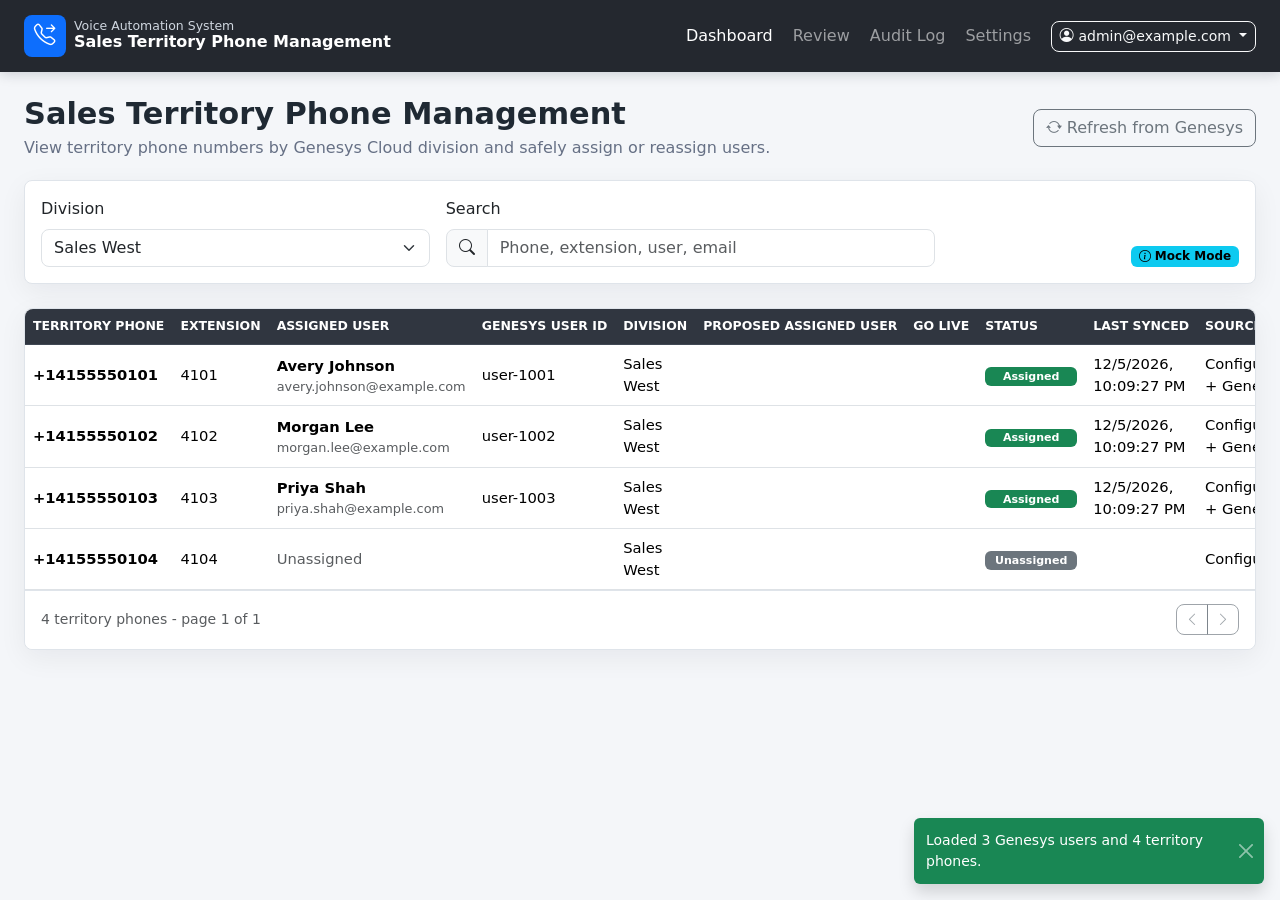
==== index.html @ af35c29b "Add files via upload" ====
<!doctype html>
<html lang="en">
<head>
    <meta charset="utf-8">
    <meta name="viewport" content="width=device-width, initial-scale=1">
    <title>Sales Territory Phone Management</title>
    <link href="https://cdn.jsdelivr.net/npm/bootstrap@5.3.3/dist/css/bootstrap.min.css" rel="stylesheet">
    <link href="https://cdn.jsdelivr.net/npm/bootstrap-icons@1.11.3/font/bootstrap-icons.css" rel="stylesheet">
    <link href="assets/css/styles.css" rel="stylesheet">
</head>
<body>
<header class="app-header">
    <nav class="navbar navbar-expand-lg navbar-dark">
        <div class="container-fluid px-4">
            <a class="navbar-brand d-flex align-items-center gap-2" href="#dashboard">
                <span class="brand-mark"><i class="bi bi-telephone-forward"></i></span>
                <span>
                    <span class="brand-system">Voice Automation System</span>
                    <span class="brand-title">Sales Territory Phone Management</span>
                </span>
            </a>
            <button class="navbar-toggler" type="button" data-bs-toggle="collapse" data-bs-target="#mainNav" aria-controls="mainNav" aria-expanded="false" aria-label="Toggle navigation">
                <span class="navbar-toggler-icon"></span>
            </button>
            <div class="collapse navbar-collapse" id="mainNav">
                <ul class="navbar-nav ms-auto align-items-lg-center gap-lg-1">
                    <li class="nav-item"><a class="nav-link app-nav-link active" data-view-link="dashboard" href="#dashboard">Dashboard</a></li>
                    <li class="nav-item"><a class="nav-link app-nav-link" data-view-link="review" href="#review">Review</a></li>
                    <li class="nav-item"><a class="nav-link app-nav-link" data-view-link="audit" href="#audit">Audit Log</a></li>
                    <li class="nav-item"><a class="nav-link app-nav-link" data-view-link="settings" href="#settings">Settings</a></li>
                    <li class="nav-item dropdown">
                        <button class="btn btn-sm btn-outline-light dropdown-toggle ms-lg-2" data-bs-toggle="dropdown" type="button" id="userMenuButton">
                            <i class="bi bi-person-circle"></i> <span id="currentUserLabel">Not signed in</span>
                        </button>
                        <div class="dropdown-menu dropdown-menu-end">
                            <span class="dropdown-item-text small text-muted" id="authModeLabel">Mode: Mock</span>
                            <div class="dropdown-divider"></div>
                            <button class="dropdown-item" type="button" id="loginButton"><i class="bi bi-box-arrow-in-right"></i> Sign in</button>
                            <button class="dropdown-item" type="button" id="logoutButton"><i class="bi bi-box-arrow-right"></i> Logout</button>
                        </div>
                    </li>
                </ul>
            </div>
        </div>
    </nav>
</header>

<main class="container-fluid app-shell px-4 py-4">
    <section class="app-view" id="view-dashboard" data-view="dashboard">
        <section class="page-heading">
            <div>
                <h1>Sales Territory Phone Management</h1>
                <p>View territory phone numbers by Genesys Cloud division and safely assign or reassign users.</p>
            </div>
            <div class="heading-actions">
                <button class="btn btn-outline-secondary" id="refreshUsersButton" type="button"><i class="bi bi-arrow-repeat"></i> Refresh from Genesys</button>
            </div>
        </section>

        <section class="card app-card mb-4">
            <div class="card-body">
                <div class="row g-3 align-items-end">
                    <div class="col-12 col-lg-4">
                        <label class="form-label" for="divisionSelect">Division</label>
                        <select class="form-select" id="divisionSelect"></select>
                    </div>
                    <div class="col-12 col-lg-5">
                        <label class="form-label" for="userSearchInput">Search</label>
                        <div class="input-group">
                            <span class="input-group-text"><i class="bi bi-search"></i></span>
                            <input class="form-control" id="userSearchInput" placeholder="Phone, extension, user, email">
                        </div>
                    </div>
                    <div class="col-12 col-lg-3 text-lg-end">
                        <span class="badge text-bg-info d-inline-flex align-items-center gap-1" id="modeBadge">
                            <i class="bi bi-info-circle"></i> Static GitHub Pages App
                        </span>
                    </div>
                </div>
            </div>
        </section>

        <section class="card app-card">
            <div class="card-body p-0">
                <div class="table-responsive table-wrap">
                    <table class="table table-hover align-middle mb-0">
                        <thead>
                        <tr>
                            <th>Territory Phone</th>
                            <th>Extension</th>
                            <th>Assigned User</th>
                            <th>Genesys User ID</th>
                            <th>Division</th>
                            <th>Proposed Assigned User</th>
                            <th>Go Live</th>
                            <th>Status</th>
                            <th>Last Synced</th>
                            <th>Source</th>
                            <th class="text-end">Actions</th>
                        </tr>
                        </thead>
                        <tbody id="usersTableBody">
                        <tr><td colspan="11" class="text-center py-5 text-muted">Loading assignments...</td></tr>
                        </tbody>
                    </table>
                </div>
                <div class="table-footer">
                    <span id="usersTableSummary" class="text-muted small"></span>
                    <div class="btn-group" role="group">
                        <button class="btn btn-outline-secondary btn-sm" id="usersPrevButton" type="button"><i class="bi bi-chevron-left"></i></button>
                        <button class="btn btn-outline-secondary btn-sm" id="usersNextButton" type="button"><i class="bi bi-chevron-right"></i></button>
                    </div>
                </div>
            </div>
        </section>
    </section>

    <section class="app-view d-none" id="view-review" data-view="review">
        <section class="page-heading">
            <div>
                <h1>Review Assignments</h1>
                <p>Review locally staged or scheduled territory phone assignments before they go live.</p>
            </div>
            <div class="heading-actions">
                <button class="btn btn-success" id="applyAllButton" type="button"><i class="bi bi-check2-circle"></i> Apply Due</button>
            </div>
        </section>

        <section class="card app-card">
            <div class="card-body p-0">
                <div class="table-responsive table-wrap">
                    <table class="table table-hover align-middle mb-0">
                        <thead>
                        <tr>
                            <th>Created</th>
                            <th>Territory Phone</th>
                            <th>Current Assigned User</th>
                            <th>Proposed Assigned User</th>
                            <th>Division</th>
                            <th>Go Live</th>
                            <th>Status</th>
                            <th>Result/Error</th>
                            <th class="text-end">Actions</th>
                        </tr>
                        </thead>
                        <tbody id="reviewTableBody">
                        <tr><td colspan="9" class="text-center py-5 text-muted">No staged or scheduled assignments.</td></tr>
                        </tbody>
                    </table>
                </div>
            </div>
        </section>
    </section>

    <section class="app-view d-none" id="view-audit" data-view="audit">
        <section class="page-heading">
            <div>
                <h1>Audit Log</h1>
                <p>Local browser audit trail for staged, scheduled, applied, cancelled, and failed assignments.</p>
            </div>
            <div class="heading-actions">
                <button class="btn btn-outline-danger" id="clearAuditButton" type="button"><i class="bi bi-trash3"></i> Clear Local Audit</button>
                <button class="btn btn-success" id="exportAuditButton" type="button"><i class="bi bi-file-earmark-spreadsheet"></i> Export CSV</button>
            </div>
        </section>

        <section class="card app-card mb-4">
            <div class="card-body">
                <div class="row g-3 align-items-end">
                    <div class="col-12 col-lg-3">
                        <label class="form-label" for="auditUserFilter">Phone or User</label>
                        <input class="form-control" id="auditUserFilter" placeholder="Phone, actor, assigned user">
                    </div>
                    <div class="col-12 col-lg-3">
                        <label class="form-label" for="auditDivisionFilter">Division</label>
                        <select class="form-select" id="auditDivisionFilter"></select>
                    </div>
                    <div class="col-12 col-lg-2">
                        <label class="form-label" for="auditStatusFilter">Status</label>
                        <select class="form-select" id="auditStatusFilter">
                            <option value="">All</option>
                            <option value="STAGED">Staged</option>
                            <option value="SCHEDULED">Scheduled</option>
                            <option value="APPLIED">Applied</option>
                            <option value="FAILED">Failed</option>
                            <option value="CANCELLED">Cancelled</option>
                        </select>
                    </div>
                </div>
            </div>
        </section>

        <section class="card app-card">
            <div class="card-body p-0">
                <div class="table-responsive table-wrap">
                    <table class="table table-hover align-middle mb-0">
                        <thead>
                        <tr>
                            <th>Timestamp</th>
                            <th>Actor</th>
                            <th>Territory Phone</th>
                            <th>Division</th>
                            <th>Old User</th>
                            <th>New User</th>
                            <th>Go Live</th>
                            <th>Status</th>
                            <th>Result/Error</th>
                            <th>Correlation ID</th>
                        </tr>
                        </thead>
                        <tbody id="auditTableBody">
                        <tr><td colspan="10" class="text-center py-5 text-muted">No audit records.</td></tr>
                        </tbody>
                    </table>
                </div>
            </div>
        </section>
    </section>

    <section class="app-view d-none" id="view-settings" data-view="settings">
        <section class="page-heading">
            <div>
                <h1>Settings</h1>
                <p>GitHub Pages can only use public browser configuration. Client secrets are not supported here.</p>
            </div>
            <div class="heading-actions">
                <button class="btn btn-outline-secondary" id="testGenesysButton" type="button"><i class="bi bi-plug"></i> Test Connection</button>
            </div>
        </section>

        <section class="card app-card mb-4">
            <div class="card-body">
                <div class="row g-3" id="settingsSummary"></div>
            </div>
        </section>

        <section class="card app-card">
            <div class="card-body">
                <h2 class="h5 mb-3">Allowed Divisions and Territory Phones</h2>
                <div class="table-responsive">
                    <table class="table table-hover align-middle mb-0">
                        <thead>
                        <tr>
                            <th>Item</th>
                            <th>ID / Extension</th>
                            <th>Scope</th>
                        </tr>
                        </thead>
                        <tbody id="settingsDivisionsBody"></tbody>
                    </table>
                </div>
            </div>
        </section>
    </section>
</main>

<div class="toast-container position-fixed bottom-0 end-0 p-3" id="toastContainer"></div>

<div class="modal fade" id="confirmModal" tabindex="-1" aria-hidden="true">
    <div class="modal-dialog modal-dialog-centered">
        <div class="modal-content">
            <div class="modal-header">
                <h5 class="modal-title" id="confirmTitle">Confirm</h5>
                <button type="button" class="btn-close" data-bs-dismiss="modal" aria-label="Close"></button>
            </div>
            <div class="modal-body">
                <p id="confirmMessage" class="mb-0"></p>
            </div>
            <div class="modal-footer">
                <button type="button" class="btn btn-outline-secondary" data-bs-dismiss="modal">Cancel</button>
                <button type="button" class="btn btn-primary" id="confirmActionButton">Continue</button>
            </div>
        </div>
    </div>
</div>

<script src="https://cdn.jsdelivr.net/npm/bootstrap@5.3.3/dist/js/bootstrap.bundle.min.js"></script>
<script src="assets/js/config.js"></script>
<script src="assets/js/app.js"></script>
</body>
</html>
---- assets/css/styles.css ----
:root {
    --app-header: #24282f;
    --app-header-soft: #303640;
    --app-bg: #f4f6f9;
    --app-border: #dfe4ea;
    --app-text: #1f2933;
    --app-muted: #667085;
}

body {
    background: var(--app-bg);
    color: var(--app-text);
}

.app-header {
    background: var(--app-header);
    box-shadow: 0 2px 12px rgba(15, 23, 42, 0.18);
}

.navbar {
    min-height: 72px;
}

.brand-mark {
    display: inline-grid;
    place-items: center;
    width: 42px;
    height: 42px;
    border-radius: 8px;
    background: #0d6efd;
    color: #fff;
    font-size: 1.35rem;
}

.brand-system {
    display: block;
    color: #cfd6df;
    font-size: 0.78rem;
    line-height: 1;
}

.brand-title {
    display: block;
    color: #fff;
    font-size: 1rem;
    font-weight: 700;
    line-height: 1.25;
}

.app-shell {
    max-width: 1800px;
}

.page-heading {
    display: flex;
    align-items: center;
    justify-content: space-between;
    gap: 1rem;
    margin-bottom: 1.25rem;
}

.page-heading h1 {
    margin: 0;
    font-size: clamp(1.45rem, 1.1rem + 1vw, 2rem);
    font-weight: 700;
}

.page-heading p {
    margin: 0.25rem 0 0;
    color: var(--app-muted);
}

.heading-actions {
    display: flex;
    gap: 0.5rem;
    flex-wrap: wrap;
    justify-content: flex-end;
}

.app-card {
    border: 1px solid var(--app-border);
    border-radius: 8px;
    box-shadow: 0 8px 28px rgba(15, 23, 42, 0.06);
}

.table-wrap {
    border-radius: 8px 8px 0 0;
    max-height: calc(100vh - 310px);
}

.table thead th {
    position: sticky;
    top: 0;
    z-index: 2;
    background: var(--app-header-soft);
    color: #fff;
    border-color: #404854;
    font-size: 0.78rem;
    letter-spacing: 0;
    text-transform: uppercase;
    white-space: nowrap;
}

.table td {
    vertical-align: middle;
    font-size: 0.92rem;
}

.table-footer {
    display: flex;
    align-items: center;
    justify-content: space-between;
    gap: 1rem;
    padding: 0.85rem 1rem;
    border-top: 1px solid var(--app-border);
    background: #fff;
    border-radius: 0 0 8px 8px;
}

.btn,
.form-control,
.form-select,
.input-group-text {
    border-radius: 8px;
}

.input-group .input-group-text {
    border-top-right-radius: 0;
    border-bottom-right-radius: 0;
}

.input-group .form-control {
    border-top-left-radius: 0;
    border-bottom-left-radius: 0;
}

.row-actions {
    display: flex;
    justify-content: flex-end;
    gap: 0.35rem;
    min-width: 210px;
}

.row-actions .btn {
    width: 36px;
    height: 36px;
    display: inline-flex;
    align-items: center;
    justify-content: center;
    padding: 0;
}

.inline-input {
    min-width: 150px;
}

.status-badge {
    min-width: 92px;
}

.settings-kpi {
    border-left: 4px solid #0d6efd;
    padding-left: 0.9rem;
}

.settings-kpi .label {
    color: var(--app-muted);
    font-size: 0.8rem;
}

.settings-kpi .value {
    font-weight: 700;
    word-break: break-word;
}

code {
    color: #0f5132;
}

@media (max-width: 992px) {
    .page-heading {
        align-items: stretch;
        flex-direction: column;
    }

    .heading-actions {
        justify-content: flex-start;
    }

    .table-wrap {
        max-height: none;
    }
}
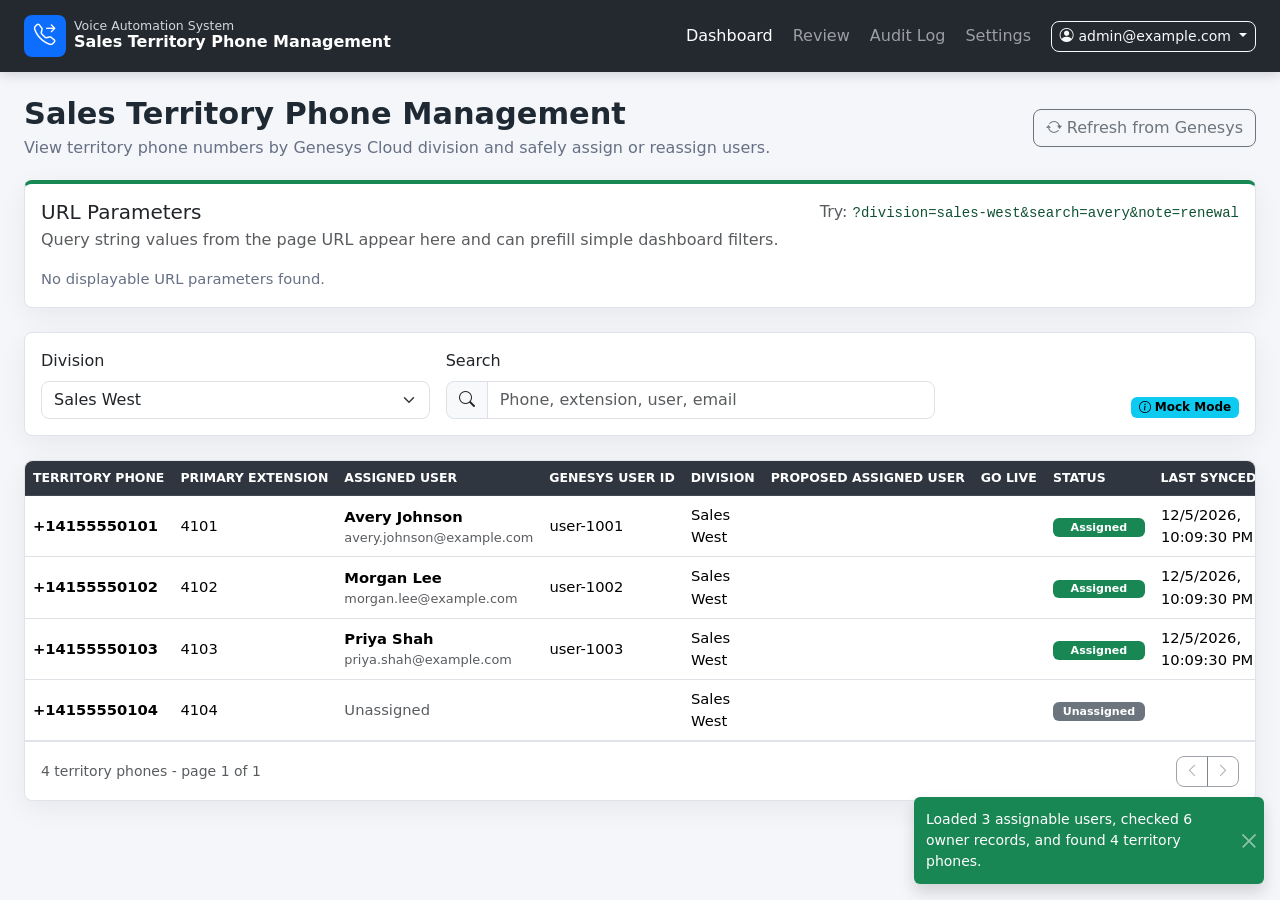
==== commit 867fc351: "Add files via upload" ====
--- a/index.html
+++ b/index.html
@@ -57,6 +57,22 @@
             </div>
         </section>
 
+        <section class="card app-card url-params-card mb-4">
+            <div class="card-body">
+                <div class="d-flex flex-column flex-xl-row justify-content-between gap-3">
+                    <div>
+                        <h2 class="h5 mb-1">URL Parameters</h2>
+                        <p class="text-muted mb-0">Query string values from the page URL appear here and can prefill simple dashboard filters.</p>
+                    </div>
+                    <div class="url-example">
+                        <span class="text-muted">Try:</span>
+                        <code>?division=sales-west&amp;search=avery&amp;note=renewal</code>
+                    </div>
+                </div>
+                <div id="urlParamsSummary" class="url-params-summary mt-3" aria-live="polite"></div>
+            </div>
+        </section>
+
         <section class="card app-card mb-4">
             <div class="card-body">
                 <div class="row g-3 align-items-end">
@@ -87,7 +103,7 @@
                         <thead>
                         <tr>
                             <th>Territory Phone</th>
-                            <th>Extension</th>
+                            <th>Primary Extension</th>
                             <th>Assigned User</th>
                             <th>Genesys User ID</th>
                             <th>Division</th>
--- a/assets/css/styles.css
+++ b/assets/css/styles.css
@@ -81,6 +81,76 @@
     border: 1px solid var(--app-border);
     border-radius: 8px;
     box-shadow: 0 8px 28px rgba(15, 23, 42, 0.06);
+}
+
+.url-params-card {
+    border-top: 4px solid #198754;
+}
+
+.url-example {
+    align-self: flex-start;
+    max-width: 100%;
+    overflow-wrap: anywhere;
+}
+
+.url-param-list {
+    display: grid;
+    grid-template-columns: repeat(auto-fit, minmax(220px, 1fr));
+    gap: 0.75rem;
+}
+
+.url-param-item {
+    display: grid;
+    gap: 0.35rem;
+    min-width: 0;
+    padding: 0.75rem;
+    border: 1px solid var(--app-border);
+    border-radius: 8px;
+    background: #fff;
+}
+
+.url-param-key {
+    color: var(--app-muted);
+    font-size: 0.78rem;
+    font-weight: 700;
+    text-transform: uppercase;
+}
+
+.url-param-values {
+    display: flex;
+    flex-wrap: wrap;
+    gap: 0.35rem;
+    min-width: 0;
+}
+
+.url-param-values code,
+.url-example code {
+    white-space: normal;
+    overflow-wrap: anywhere;
+}
+
+.url-applied {
+    display: flex;
+    flex-wrap: wrap;
+    gap: 0.5rem;
+}
+
+.url-applied span {
+    display: inline-flex;
+    align-items: center;
+    min-height: 30px;
+    padding: 0.25rem 0.65rem;
+    border-radius: 999px;
+    background: #e7f3ff;
+    color: #084298;
+    font-size: 0.85rem;
+    font-weight: 600;
+}
+
+.url-empty,
+.url-hidden-note {
+    color: var(--app-muted);
+    font-size: 0.92rem;
 }
 
 .table-wrap {
@@ -191,4 +261,3 @@
         max-height: none;
     }
 }
-
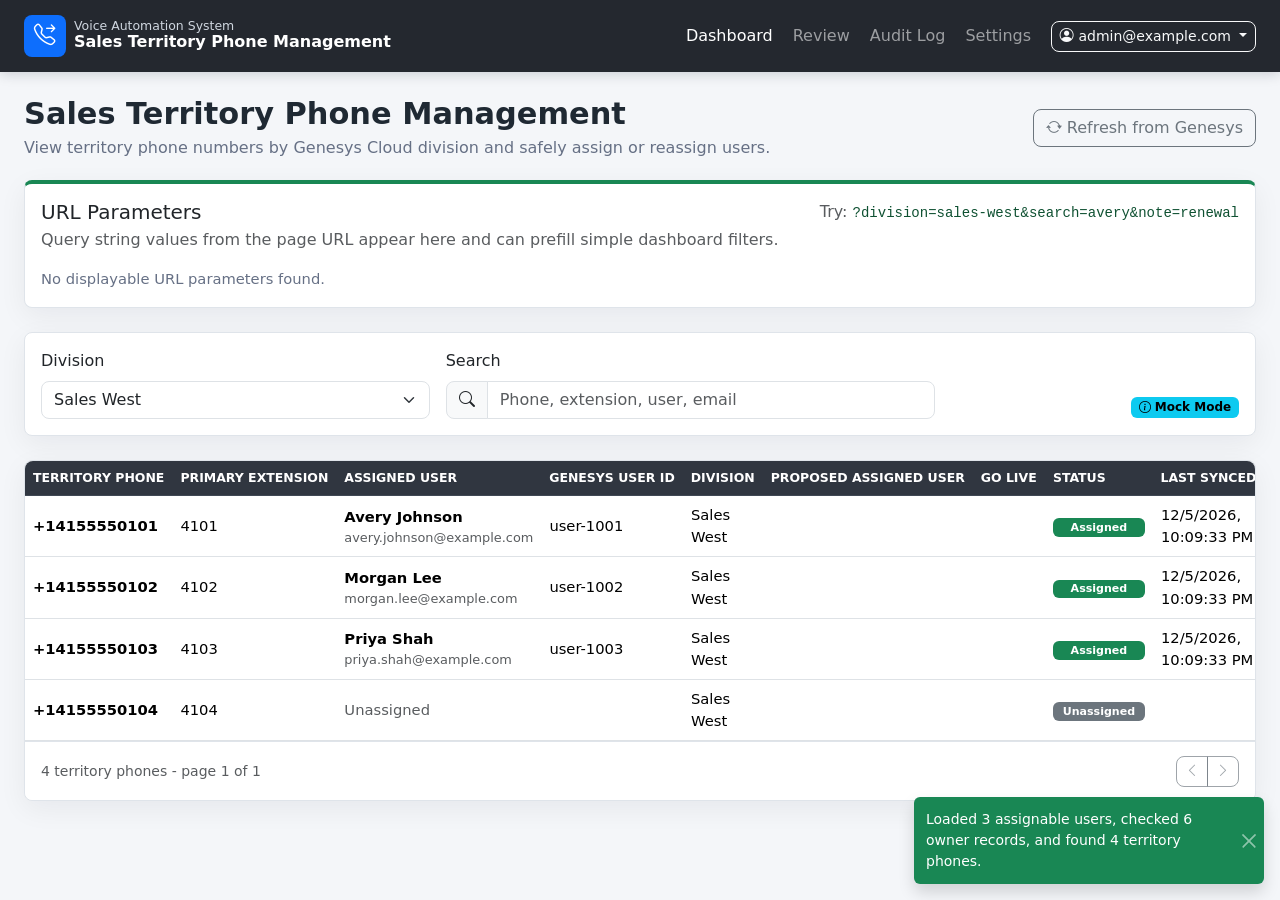
==== commit d92ddb34: "Add files via upload" ====
--- a/index.html
+++ b/index.html
@@ -250,16 +250,53 @@
             </div>
         </section>
 
+        <section class="card app-card mb-4">
+            <div class="card-body">
+                <div class="d-flex flex-column flex-lg-row justify-content-between align-items-lg-start gap-3">
+                    <div>
+                        <h2 class="h5 mb-1">Browser-Local Territory Inventory</h2>
+                        <p class="text-muted mb-0">Add an already-provisioned Direct Routing DID so it is available to assign from this browser.</p>
+                    </div>
+                    <button class="btn btn-outline-secondary" id="exportLocalTerritoryPhonesButton" type="button"><i class="bi bi-download"></i> Export for Deployment</button>
+                </div>
+
+                <div class="alert alert-warning small mt-3 mb-3" role="note">
+                    This does not create a Genesys phone number or extension. The display extension is only shown while the territory DID is unassigned; assigning a DID preserves the selected user's existing Genesys extension.
+                </div>
+
+                <form class="row g-3 align-items-end" id="territoryPhoneForm">
+                    <div class="col-12 col-lg-4">
+                        <label class="form-label" for="territoryPhoneDivision">Division</label>
+                        <select class="form-select" id="territoryPhoneDivision" required></select>
+                    </div>
+                    <div class="col-12 col-lg-4">
+                        <label class="form-label" for="territoryPhoneInput">Territory DID (E.164)</label>
+                        <input class="form-control" id="territoryPhoneInput" type="tel" inputmode="tel" autocomplete="tel" placeholder="+19165551234" pattern="\+[1-9][0-9]{1,14}" required>
+                    </div>
+                    <div class="col-12 col-lg-2">
+                        <label class="form-label" for="territoryExtensionInput">Display Extension <span class="text-muted fw-normal">(optional)</span></label>
+                        <input class="form-control" id="territoryExtensionInput" type="text" maxlength="32" autocomplete="off" placeholder="4567">
+                    </div>
+                    <div class="col-12 col-lg-2 d-grid">
+                        <button class="btn btn-primary" type="submit"><i class="bi bi-plus-lg"></i> Add Territory Phone</button>
+                    </div>
+                </form>
+                <p class="form-text mb-0 mt-2">Browser-local entries are not shared with colleagues. Export them, merge them into <code>assets/js/config.js</code>, and redeploy to make them authoritative and shared.</p>
+            </div>
+        </section>
+
         <section class="card app-card">
             <div class="card-body">
-                <h2 class="h5 mb-3">Allowed Divisions and Territory Phones</h2>
+                <h2 class="h5 mb-3">Allowed Divisions and Territory Phone Inventory</h2>
                 <div class="table-responsive">
                     <table class="table table-hover align-middle mb-0">
                         <thead>
                         <tr>
                             <th>Item</th>
-                            <th>ID / Extension</th>
+                            <th>ID / Display Extension</th>
                             <th>Scope</th>
+                            <th>Source</th>
+                            <th class="text-end">Actions</th>
                         </tr>
                         </thead>
                         <tbody id="settingsDivisionsBody"></tbody>
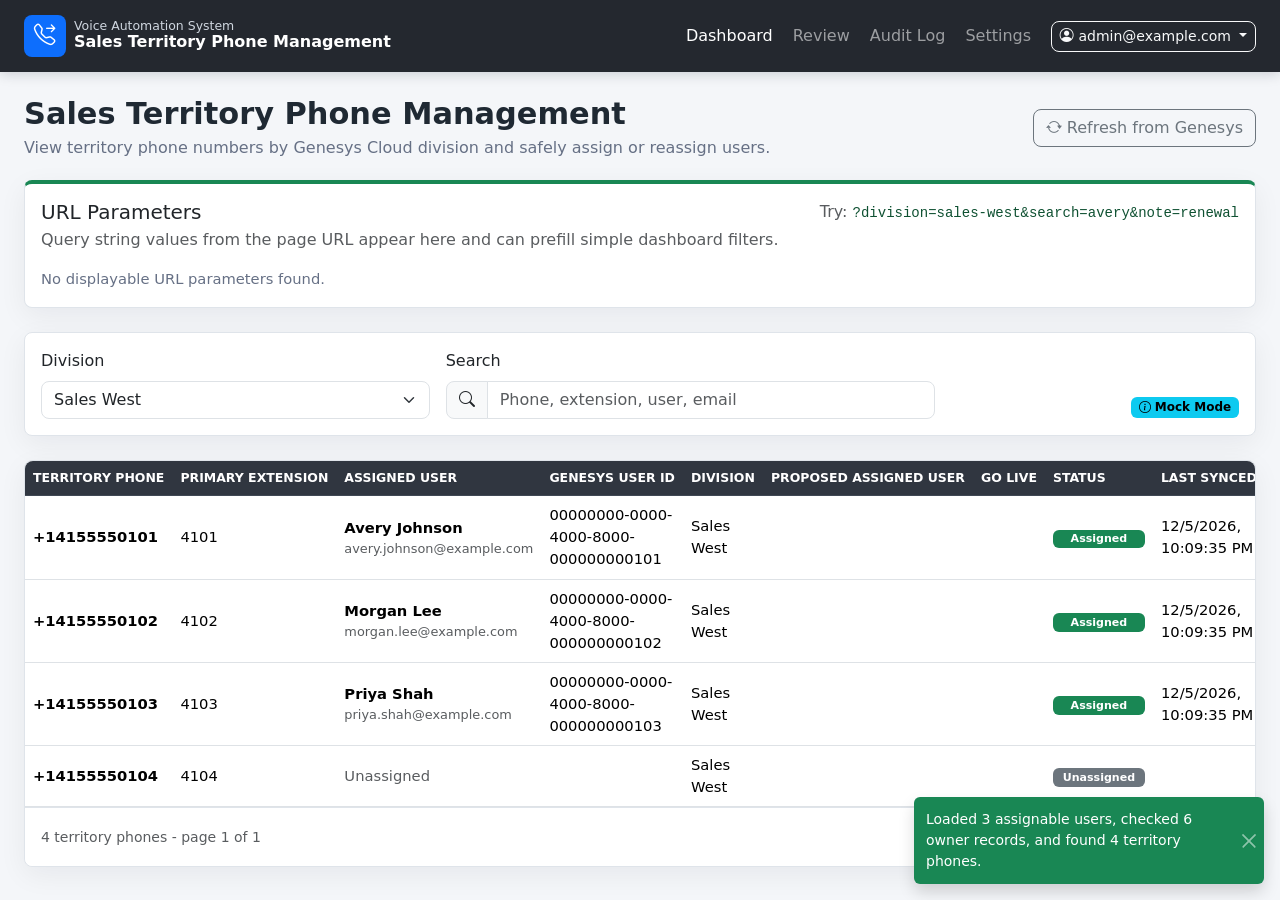
==== commit 754dadc9: "Add files via upload" ====
--- a/index.html
+++ b/index.html
@@ -198,6 +198,7 @@
                             <option value="STAGED">Staged</option>
                             <option value="SCHEDULED">Scheduled</option>
                             <option value="APPLIED">Applied</option>
+                            <option value="PARTIAL_SUCCESS">Partial success</option>
                             <option value="FAILED">Failed</option>
                             <option value="CANCELLED">Cancelled</option>
                         </select>
@@ -250,6 +251,47 @@
             </div>
         </section>
 
+        <section class="card app-card mb-4" id="directRoutingPhoneCard">
+            <div class="card-body">
+                <div>
+                    <h2 class="h5 mb-1">Add Direct Routing Phone</h2>
+                    <p class="text-muted mb-0">Attach an already-provisioned DID to one Genesys user and add it to an Architect Call Route.</p>
+                </div>
+
+                <div class="alert alert-warning small mt-3 mb-3" role="note">
+                    Outside Mock Mode, this is a live Genesys change. The app does not check DID pools. It updates the user's Direct Routing contact first, then appends the DID to the Call Route. An ordinary phone contact using the same DID is converted rather than duplicated. If the Call Route update fails, the user change remains in place and must be retried or resolved manually.
+                </div>
+
+                <form class="row g-3 align-items-end" id="directRoutingPhoneForm">
+                    <div class="col-12 col-xl-4">
+                        <label class="form-label" for="directRoutingUserId">Genesys User ID</label>
+                        <input class="form-control" id="directRoutingUserId" type="text" list="directRoutingUserOptions" autocomplete="off" placeholder="Genesys user UUID" required>
+                        <datalist id="directRoutingUserOptions"></datalist>
+                        <div class="form-text">Choose a loaded user or enter the intended user's UUID.</div>
+                    </div>
+                    <div class="col-12 col-md-6 col-xl-3">
+                        <label class="form-label" for="directRoutingPhoneInput">Direct Routing DID (E.164)</label>
+                        <input class="form-control" id="directRoutingPhoneInput" type="tel" inputmode="tel" autocomplete="tel" placeholder="+19165551234" pattern="\+[1-9][0-9]{1,14}" required>
+                        <div class="form-text">Country code: <span id="directRoutingCountryCode"></span></div>
+                    </div>
+                    <div class="col-12 col-md-6 col-xl-3">
+                        <label class="form-label" for="directRoutingCallRouteId">Call Route ID</label>
+                        <input class="form-control" id="directRoutingCallRouteId" type="text" autocomplete="off" placeholder="Architect Call Route UUID" required>
+                        <div class="form-text">Configured default may be overridden for this change.</div>
+                    </div>
+                    <div class="col-12 col-xl-2 d-grid">
+                        <button class="btn btn-primary" id="addDirectRoutingPhoneButton" type="submit"><i class="bi bi-person-plus"></i> Add Phone</button>
+                    </div>
+                    <div class="col-12">
+                        <div class="form-check">
+                            <input class="form-check-input" id="replaceExistingDirectRoutingPhone" type="checkbox">
+                            <label class="form-check-label" for="replaceExistingDirectRoutingPhone">Replace a different existing Direct Routing phone on this user</label>
+                        </div>
+                    </div>
+                </form>
+            </div>
+        </section>
+
         <section class="card app-card mb-4">
             <div class="card-body">
                 <div class="d-flex flex-column flex-lg-row justify-content-between align-items-lg-start gap-3">
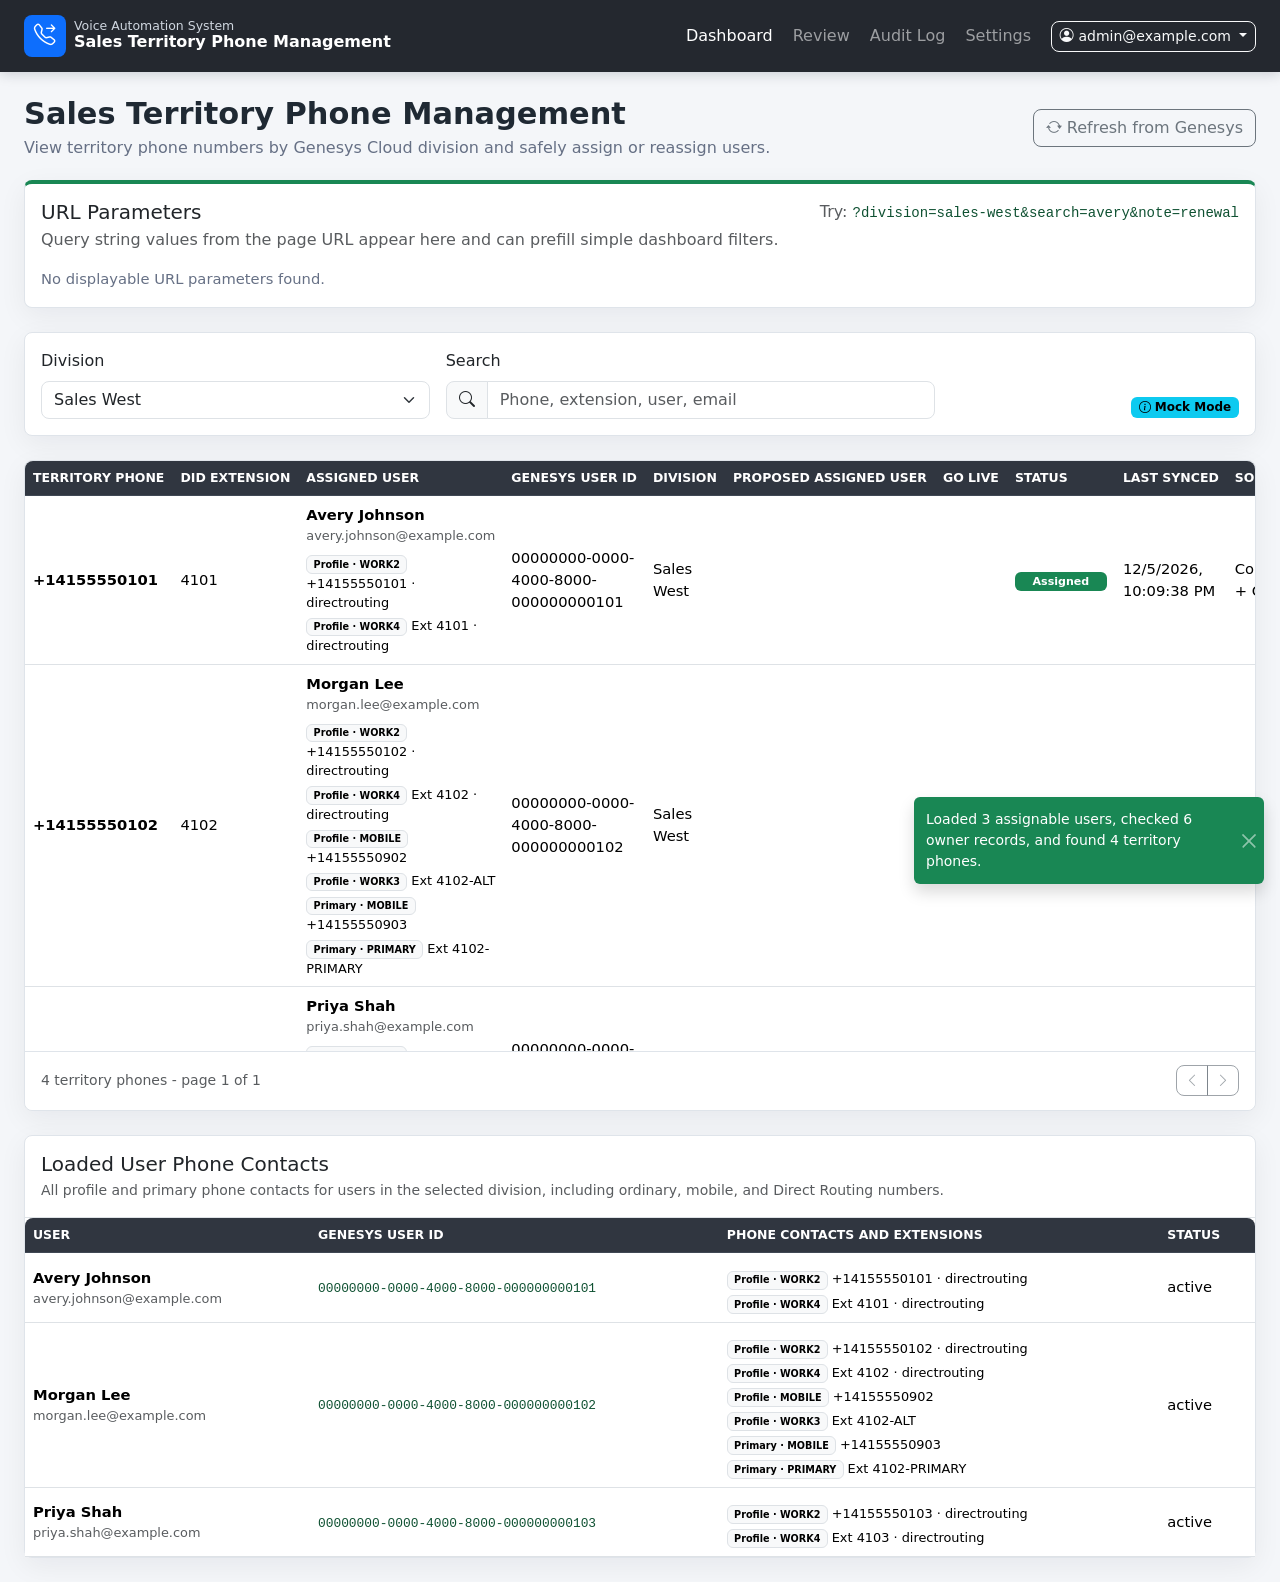
==== commit ae78cc2e: "Add files via upload" ====
--- a/index.html
+++ b/index.html
@@ -103,7 +103,7 @@
                         <thead>
                         <tr>
                             <th>Territory Phone</th>
-                            <th>Primary Extension</th>
+                            <th>DID Extension</th>
                             <th>Assigned User</th>
                             <th>Genesys User ID</th>
                             <th>Division</th>
@@ -126,6 +126,30 @@
                         <button class="btn btn-outline-secondary btn-sm" id="usersPrevButton" type="button"><i class="bi bi-chevron-left"></i></button>
                         <button class="btn btn-outline-secondary btn-sm" id="usersNextButton" type="button"><i class="bi bi-chevron-right"></i></button>
                     </div>
+                </div>
+            </div>
+        </section>
+
+        <section class="card app-card mt-4">
+            <div class="card-body p-0">
+                <div class="p-3 border-bottom">
+                    <h2 class="h5 mb-1">Loaded User Phone Contacts</h2>
+                    <p class="text-muted small mb-0">All profile and primary phone contacts for users in the selected division, including ordinary, mobile, and Direct Routing numbers.</p>
+                </div>
+                <div class="table-responsive table-wrap">
+                    <table class="table table-hover align-middle mb-0">
+                        <thead>
+                        <tr>
+                            <th>User</th>
+                            <th>Genesys User ID</th>
+                            <th>Phone Contacts and Extensions</th>
+                            <th>Status</th>
+                        </tr>
+                        </thead>
+                        <tbody id="userPhoneContactsBody">
+                        <tr><td colspan="4" class="text-center py-4 text-muted">Sign in to load user phone contacts.</td></tr>
+                        </tbody>
+                    </table>
                 </div>
             </div>
         </section>
@@ -255,11 +279,11 @@
             <div class="card-body">
                 <div>
                     <h2 class="h5 mb-1">Add Direct Routing Phone</h2>
-                    <p class="text-muted mb-0">Attach an already-provisioned DID to one Genesys user and add it to an Architect Call Route.</p>
+                    <p class="text-muted mb-0">Attach an already-provisioned DID and its extension to one Genesys user, then add only the DID to an Architect Call Route.</p>
                 </div>
 
                 <div class="alert alert-warning small mt-3 mb-3" role="note">
-                    Outside Mock Mode, this is a live Genesys change. The app does not check DID pools. It updates the user's Direct Routing contact first, then appends the DID to the Call Route. An ordinary phone contact using the same DID is converted rather than duplicated. If the Call Route update fails, the user change remains in place and must be retried or resolved manually.
+                    Outside Mock Mode, this is a live Genesys change. The app does not check DID pools. It adds the user's tagged DID-and-extension profile contacts first, then appends only the DID to the Call Route. Other profile phone contacts remain visible and are preserved. If the Call Route update fails, the user change remains in place and must be retried or resolved manually.
                 </div>
 
                 <form class="row g-3 align-items-end" id="directRoutingPhoneForm">
@@ -274,6 +298,11 @@
                         <input class="form-control" id="directRoutingPhoneInput" type="tel" inputmode="tel" autocomplete="tel" placeholder="+19165551234" pattern="\+[1-9][0-9]{1,14}" required>
                         <div class="form-text">Country code: <span id="directRoutingCountryCode"></span></div>
                     </div>
+                    <div class="col-12 col-md-6 col-xl-2">
+                        <label class="form-label" for="directRoutingExtensionInput">Extension</label>
+                        <input class="form-control" id="directRoutingExtensionInput" type="text" maxlength="32" autocomplete="off" placeholder="4567" required>
+                        <div class="form-text">Added as the DID's tagged extension contact.</div>
+                    </div>
                     <div class="col-12 col-md-6 col-xl-3">
                         <label class="form-label" for="directRoutingCallRouteId">Call Route ID</label>
                         <input class="form-control" id="directRoutingCallRouteId" type="text" autocomplete="off" placeholder="Architect Call Route UUID" required>
@@ -282,10 +311,10 @@
                     <div class="col-12 col-xl-2 d-grid">
                         <button class="btn btn-primary" id="addDirectRoutingPhoneButton" type="submit"><i class="bi bi-person-plus"></i> Add Phone</button>
                     </div>
-                    <div class="col-12">
+                    <div class="col-12 col-xl-10">
                         <div class="form-check">
                             <input class="form-check-input" id="replaceExistingDirectRoutingPhone" type="checkbox">
-                            <label class="form-check-label" for="replaceExistingDirectRoutingPhone">Replace a different existing Direct Routing phone on this user</label>
+                            <label class="form-check-label" for="replaceExistingDirectRoutingPhone">Replace a different existing Direct Routing DID on this user</label>
                         </div>
                     </div>
                 </form>
@@ -303,7 +332,7 @@
                 </div>
 
                 <div class="alert alert-warning small mt-3 mb-3" role="note">
-                    This does not create a Genesys phone number or extension. The display extension is only shown while the territory DID is unassigned; assigning a DID preserves the selected user's existing Genesys extension.
+                    This does not create a Genesys phone number until it is assigned. Each territory DID must have an extension; assigning it adds that DID-and-extension pair to the selected user's profile while preserving other phone contacts.
                 </div>
 
                 <form class="row g-3 align-items-end" id="territoryPhoneForm">
@@ -316,8 +345,8 @@
                         <input class="form-control" id="territoryPhoneInput" type="tel" inputmode="tel" autocomplete="tel" placeholder="+19165551234" pattern="\+[1-9][0-9]{1,14}" required>
                     </div>
                     <div class="col-12 col-lg-2">
-                        <label class="form-label" for="territoryExtensionInput">Display Extension <span class="text-muted fw-normal">(optional)</span></label>
-                        <input class="form-control" id="territoryExtensionInput" type="text" maxlength="32" autocomplete="off" placeholder="4567">
+                        <label class="form-label" for="territoryExtensionInput">Extension</label>
+                        <input class="form-control" id="territoryExtensionInput" type="text" maxlength="32" autocomplete="off" placeholder="4567" required>
                     </div>
                     <div class="col-12 col-lg-2 d-grid">
                         <button class="btn btn-primary" type="submit"><i class="bi bi-plus-lg"></i> Add Territory Phone</button>
